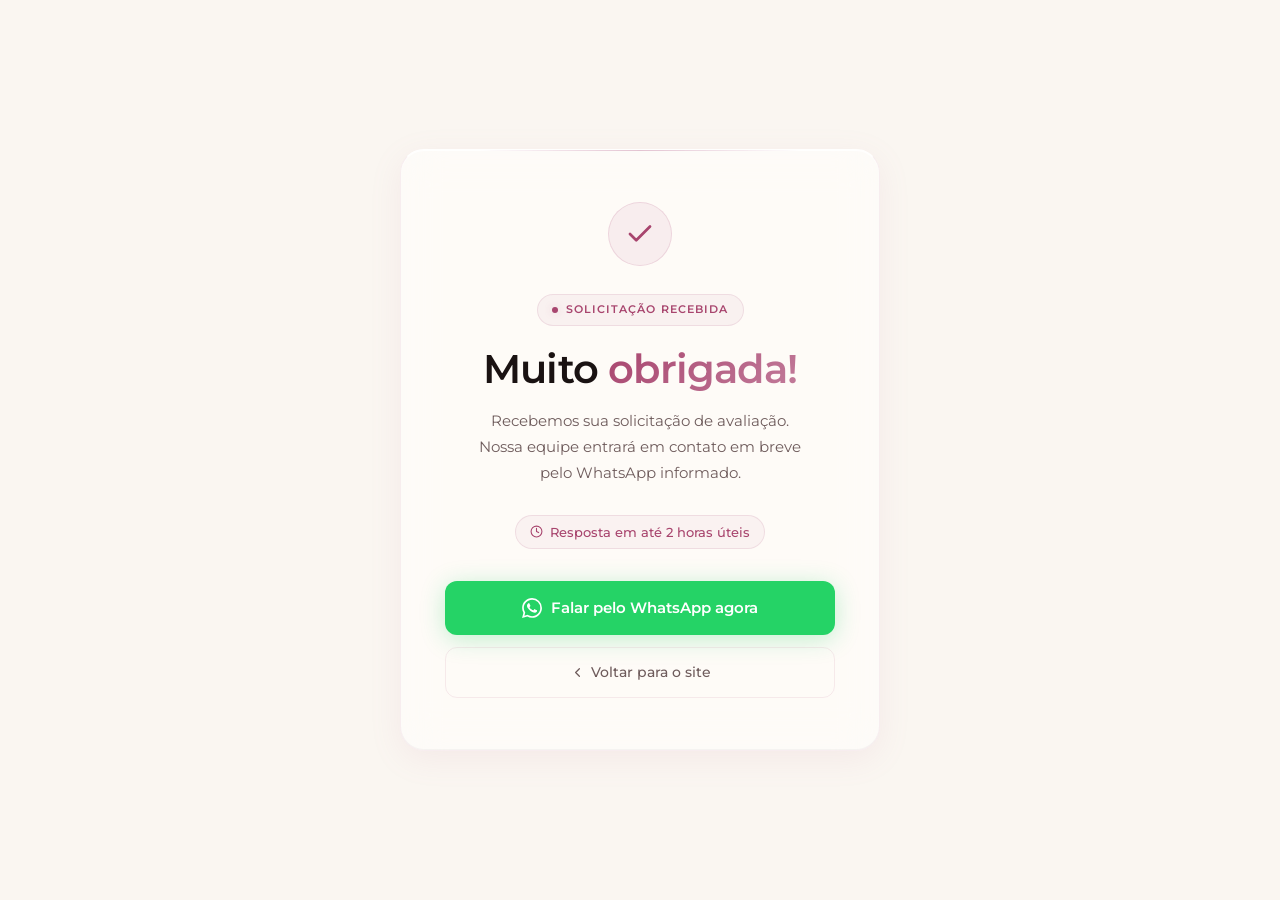
==== obrigado.html @ b04f6d08 "Add files via upload" ====
<!DOCTYPE html>
<html lang="pt-BR" data-theme="light">
<head>
  <!-- Google Tag Manager -->
  <script>(function(w,d,s,l,i){w[l]=w[l]||[];w[l].push({'gtm.start':
  new Date().getTime(),event:'gtm.js'});var f=d.getElementsByTagName(s)[0],
  j=d.createElement(s),dl=l!='dataLayer'?'&l='+l:'';j.async=true;j.src=
  'https://www.googletagmanager.com/gtm.js?id='+i+dl;f.parentNode.insertBefore(j,f);
  })(window,document,'script','dataLayer','GTM-KVJVVKHN');</script>
  <!-- End Google Tag Manager -->

  <meta charset="UTF-8" />
  <meta name="viewport" content="width=device-width, initial-scale=1.0" />
  <title>Solicitação recebida – Dra. Paula Sampaio</title>
  <meta name="robots" content="noindex, nofollow" />

  <link rel="icon" type="image/svg+xml" href="data:image/svg+xml,%3Csvg xmlns='http://www.w3.org/2000/svg' viewBox='0 0 64 64'%3E%3Cdefs%3E%3ClinearGradient id='g' x1='0' y1='0' x2='1' y2='1'%3E%3Cstop offset='0%25' stop-color='%23c27b9a'/%3E%3Cstop offset='100%25' stop-color='%23dca6c0'/%3E%3C/linearGradient%3E%3C/defs%3E%3Crect width='64' height='64' rx='14' fill='%231a1212'/%3E%3Ctext x='32' y='45' text-anchor='middle' font-family='Georgia,serif' font-size='36' font-weight='700' fill='url(%23g)'%3EP%3C/text%3E%3C/svg%3E" />

  <link rel="preconnect" href="https://fonts.googleapis.com" />
  <link rel="preconnect" href="https://fonts.gstatic.com" crossorigin />
  <link href="https://fonts.googleapis.com/css2?family=Montserrat:ital,wght@0,300;0,400;0,500;0,600;0,700;0,800;1,400;1,600&display=swap" rel="stylesheet" />
  <link rel="stylesheet" href="styles.css?v=3" />

  <style>
    .ty-page {
      min-height: 100svh;
      display: flex;
      flex-direction: column;
      align-items: center;
      justify-content: center;
      padding: 40px 24px;
      background: var(--bg);
    }

    .ty-card {
      max-width: 480px;
      width: 100%;
      background: var(--glass-bg);
      backdrop-filter: blur(20px) saturate(160%);
      -webkit-backdrop-filter: blur(20px) saturate(160%);
      border: 1px solid var(--glass-border);
      border-top-color: var(--glass-border-t);
      box-shadow: var(--glass-shadow);
      border-radius: 24px;
      padding: 52px 44px;
      text-align: center;
      position: relative;
      overflow: hidden;
      animation: fadeUp .6s ease both;
    }

    .ty-card::before {
      content: '';
      position: absolute;
      top: 0; left: 50%;
      transform: translateX(-50%);
      width: 320px; height: 1px;
      background: linear-gradient(90deg, transparent, rgba(194,123,154,0.45), transparent);
    }

    .ty-check {
      width: 64px; height: 64px;
      border-radius: 50%;
      background: rgba(194,123,154,0.10);
      border: 1px solid rgba(194,123,154,0.22);
      display: flex; align-items: center; justify-content: center;
      margin: 0 auto 28px;
      animation: scalePop .5s .2s cubic-bezier(.34,1.56,.64,1) both;
    }

    .ty-check svg {
      width: 30px; height: 30px;
      color: var(--gold);
    }

    @keyframes scalePop {
      from { transform: scale(.6); opacity: 0; }
      to   { transform: scale(1);  opacity: 1; }
    }

    .ty-label {
      margin-bottom: 20px;
    }

    .ty-title {
      font-family: 'Montserrat', sans-serif;
      font-size: clamp(28px, 6vw, 40px);
      font-weight: 600;
      letter-spacing: -.02em;
      color: var(--heading);
      line-height: 1.15;
      margin-bottom: 16px;
    }

    .ty-body {
      font-size: 15px;
      color: var(--muted);
      line-height: 1.75;
      margin-bottom: 10px;
    }

    .ty-time {
      display: inline-flex;
      align-items: center;
      gap: 7px;
      font-size: 13px;
      font-weight: 500;
      color: var(--gold);
      background: rgba(194,123,154,0.08);
      border: 1px solid rgba(194,123,154,0.18);
      border-radius: 100px;
      padding: 6px 14px;
      margin: 18px 0 32px;
    }
    :root[data-theme="light"] .ty-time {
      background: rgba(194,123,154,0.07);
      border-color: rgba(194,123,154,0.18);
    }

    .ty-time svg {
      width: 13px; height: 13px;
      flex-shrink: 0;
    }

    .ty-actions {
      display: flex;
      flex-direction: column;
      gap: 12px;
    }

    .btn-whatsapp {
      display: flex;
      align-items: center;
      justify-content: center;
      gap: 9px;
      background: #25d366;
      color: #fff;
      border: none;
      border-radius: 12px;
      padding: 15px 32px;
      font-family: 'Montserrat', sans-serif;
      font-size: 15px;
      font-weight: 600;
      text-decoration: none;
      cursor: pointer;
      transition: opacity .2s, transform .15s, box-shadow .2s;
      box-shadow: 0 4px 24px rgba(37,211,102,0.28);
    }
    .btn-whatsapp:hover {
      opacity: .90;
      transform: translateY(-2px);
      box-shadow: 0 8px 36px rgba(37,211,102,0.40);
    }
    .btn-whatsapp svg { width: 20px; height: 20px; flex-shrink: 0; }

    .btn-back {
      display: flex;
      align-items: center;
      justify-content: center;
      gap: 6px;
      background: none;
      color: var(--muted);
      border: 1px solid var(--border);
      border-radius: 12px;
      padding: 13px 32px;
      font-family: 'Montserrat', sans-serif;
      font-size: 14px;
      font-weight: 500;
      text-decoration: none;
      cursor: pointer;
      transition: color .2s, border-color .2s;
    }
    .btn-back:hover {
      color: var(--heading);
      border-color: rgba(194,123,154,0.35);
    }
    .btn-back svg { width: 15px; height: 15px; flex-shrink: 0; }

    @media (max-width: 480px) {
      .ty-card { padding: 40px 24px; }
    }
  </style>
</head>
<body>
<!-- Google Tag Manager (noscript) -->
<noscript><iframe src="https://www.googletagmanager.com/ns.html?id=GTM-KVJVVKHN"
height="0" width="0" style="display:none;visibility:hidden"></iframe></noscript>
<!-- End Google Tag Manager (noscript) -->

<main class="ty-page">
  <div class="ty-card">

    <div class="ty-check" aria-hidden="true">
      <svg viewBox="0 0 24 24" fill="none" stroke="currentColor" stroke-width="2.2" stroke-linecap="round" stroke-linejoin="round">
        <polyline points="20 6 9 17 4 12"/>
      </svg>
    </div>

    <div class="ty-label">
      <span class="badge"><span class="badge-dot"></span>Solicitação recebida</span>
    </div>

    <h1 class="ty-title">Muito <span class="gold-text">obrigada!</span></h1>

    <p class="ty-body">
      Recebemos sua solicitação de avaliação.<br>
      Nossa equipe entrará em contato em breve<br>pelo WhatsApp informado.
    </p>

    <span class="ty-time">
      <svg viewBox="0 0 24 24" fill="none" stroke="currentColor" stroke-width="2" stroke-linecap="round" stroke-linejoin="round">
        <circle cx="12" cy="12" r="10"/><polyline points="12 6 12 12 16 14"/>
      </svg>
      Resposta em até 2 horas úteis
    </span>

    <div class="ty-actions">
      <a href="https://wa.me/5544998400615" target="_blank" rel="noopener noreferrer" class="btn-whatsapp">
        <svg viewBox="0 0 24 24" fill="currentColor" xmlns="http://www.w3.org/2000/svg">
          <path d="M17.472 14.382c-.297-.149-1.758-.867-2.03-.967-.273-.099-.471-.148-.67.15-.197.297-.767.966-.94 1.164-.173.199-.347.223-.644.075-.297-.15-1.255-.463-2.39-1.475-.883-.788-1.48-1.761-1.653-2.059-.173-.297-.018-.458.13-.606.134-.133.298-.347.446-.52.149-.174.198-.298.298-.497.099-.198.05-.371-.025-.52-.075-.149-.669-1.612-.916-2.207-.242-.579-.487-.5-.669-.51-.173-.008-.371-.01-.57-.01-.198 0-.52.074-.792.372-.272.297-1.04 1.016-1.04 2.479 0 1.462 1.065 2.875 1.213 3.074.149.198 2.096 3.2 5.077 4.487.709.306 1.262.489 1.694.625.712.227 1.36.195 1.871.118.571-.085 1.758-.719 2.006-1.413.248-.694.248-1.289.173-1.413-.074-.124-.272-.198-.57-.347m-5.421 7.403h-.004a9.87 9.87 0 01-5.031-1.378l-.361-.214-3.741.982.998-3.648-.235-.374a9.86 9.86 0 01-1.51-5.26c.001-5.45 4.436-9.884 9.888-9.884 2.64 0 5.122 1.03 6.988 2.898a9.825 9.825 0 012.893 6.994c-.003 5.45-4.437 9.884-9.885 9.884m8.413-18.297A11.815 11.815 0 0012.05 0C5.495 0 .16 5.335.157 11.892c0 2.096.547 4.142 1.588 5.945L.057 24l6.305-1.654a11.882 11.882 0 005.683 1.448h.005c6.554 0 11.89-5.335 11.893-11.893a11.821 11.821 0 00-3.48-8.413z"/>
        </svg>
        Falar pelo WhatsApp agora
      </a>

      <a href="./" class="btn-back">
        <svg viewBox="0 0 24 24" fill="none" stroke="currentColor" stroke-width="2" stroke-linecap="round" stroke-linejoin="round">
          <polyline points="15 18 9 12 15 6"/>
        </svg>
        Voltar para o site
      </a>
    </div>

  </div>
</main>

<script>
  const saved = localStorage.getItem('paula-theme') || 'light';
  document.documentElement.setAttribute('data-theme', saved);
</script>

</body>
</html>
---- styles.css ----
/* =============================================
   Dra. Paula Sampaio – Lipocriomodelação Recife
   Premium Aesthetic Clinic Stylesheet
   ============================================= */

/* ── RESET ── */
*, *::before, *::after {
  box-sizing: border-box;
  margin: 0;
  padding: 0;
}

/* ── DARK MODE (default) ── */
:root {
  --bg:               #1a1212;
  --surface:          #211616;
  --card:             #2c2020;
  --border:           rgba(255,255,255,0.07);
  --gold:             #d292ae;
  --gold-light:       #f2d2e0;
  --gold-glow:        rgba(194,123,154,0.30);
  --accent:           #d292ae;
  --btn:              #b25c84;
  --btn-hover:        #9f5074;
  --text:             #e6d7dc;
  --muted:            #b596a1;
  --heading:          #fbf4f7;
  --nav-bg:           rgba(26,18,18,0.72);
  --nav-bg-scrolled:  rgba(26,18,18,0.93);
  --nav-border:       rgba(194,123,154,0.10);
  --nav-border-scroll:rgba(194,123,154,0.16);

  --glass-bg:         rgba(255,255,255,0.03);
  --glass-border:     rgba(255,255,255,0.07);
  --glass-border-t:   rgba(255,255,255,0.12);
  --glass-shadow:     0 1px 0 rgba(255,255,255,0.04) inset,
                      0 -1px 0 rgba(0,0,0,0.25) inset,
                      0 8px 32px rgba(0,0,0,0.40);

  --input-bg:         rgba(255,255,255,0.04);
  --input-border:     rgba(255,255,255,0.10);
  --input-focus:      rgba(194,123,154,0.42);

  --shadow-btn:       0 4px 28px rgba(194,123,154,0.26);
  --shadow-btn-hover: 0 8px 48px rgba(194,123,154,0.42);

  --scrollbar-thumb:  #4a3540;
  --modal-bg:         rgba(0,0,0,0.75);
}

/* ── LIGHT MODE ── */
:root[data-theme="light"] {
  --bg:               #faf6f1;
  --surface:          #f1eae1;
  --card:             #ffffff;
  --border:           rgba(194,123,154,0.14);
  --gold:             #a8456e;
  --gold-light:       #c27b9a;
  --gold-glow:        rgba(168,69,110,0.22);
  --accent:           #a8456e;
  --btn:              #b25c84;
  --btn-hover:        #9f5074;
  --text:             #4a3d3d;
  --muted:            #6f5c5c;
  --heading:          #1a1212;
  --nav-bg:           rgba(250,246,241,0.55);
  --nav-bg-scrolled:  rgba(250,246,241,0.92);
  --nav-border:       rgba(194,123,154,0.08);
  --nav-border-scroll:rgba(194,123,154,0.18);

  --glass-bg:         rgba(255,255,255,0.55);
  --glass-border:     rgba(194,123,154,0.10);
  --glass-border-t:   rgba(255,255,255,0.85);
  --glass-shadow:     0 1px 0 rgba(255,255,255,0.85) inset,
                      0 -1px 0 rgba(0,0,0,0.03) inset,
                      0 8px 32px rgba(194,123,154,0.10);

  --input-bg:         rgba(194,123,154,0.05);
  --input-border:     rgba(194,123,154,0.16);
  --input-focus:      rgba(194,123,154,0.25);

  --shadow-btn:       0 4px 24px rgba(194,123,154,0.28);
  --shadow-btn-hover: 0 8px 40px rgba(194,123,154,0.40);

  --scrollbar-thumb:  #e5cad7;
  --modal-bg:         rgba(0,0,0,0.45);
}

/* ── BASE ── */
html { scroll-behavior: smooth; overflow-x: hidden; }

body {
  background: var(--bg);
  color: var(--text);
  font-family: 'Montserrat', sans-serif;
  font-size: 16px;
  line-height: 1.6;
  -webkit-font-smoothing: antialiased;
  transition: background .35s, color .35s;
  overflow-x: hidden;
}

/* ── SCROLLBAR ── */
::-webkit-scrollbar { width: 5px; height: 5px; }
::-webkit-scrollbar-button { display: none; width: 0; height: 0; }
::-webkit-scrollbar-track { background: var(--bg); }
::-webkit-scrollbar-thumb { background: var(--scrollbar-thumb); border-radius: 3px; }

/* ── UTILITIES ── */
.container { max-width: 1160px; margin: 0 auto; padding: 0 24px; }

.badge {
  display: inline-flex; align-items: center; gap: 8px;
  background: rgba(194,123,154,0.10); border: 1px solid rgba(194,123,154,0.22);
  color: var(--gold-light); font-size: 11px; font-weight: 600;
  letter-spacing: .10em; text-transform: uppercase;
  padding: 6px 14px; border-radius: 100px;
}
:root[data-theme="light"] .badge { color: var(--gold); background: rgba(194,123,154,0.08); border-color: rgba(194,123,154,0.18); }

.badge-dot {
  width: 6px; height: 6px; border-radius: 50%;
  background: var(--gold); box-shadow: 0 0 8px var(--gold-glow);
  animation: pulse-dot 2.4s ease-in-out infinite;
}

@keyframes pulse-dot {
  0%, 100% { box-shadow: 0 0 6px var(--gold-glow); opacity: 1; }
  50%      { box-shadow: 0 0 16px var(--gold-glow), 0 0 28px rgba(194,123,154,0.28); opacity: .75; }
}

.gold-text {
  background: linear-gradient(135deg, var(--gold) 0%, var(--gold-light) 100%);
  -webkit-background-clip: text; -webkit-text-fill-color: transparent; background-clip: text;
}

.mobile-br { display: none; }

.section-label { text-align: center; margin-bottom: 18px; }

.section-title {
  text-align: center;
  font-family: 'Montserrat', sans-serif;
  font-size: clamp(30px, 5vw, 52px);
  font-weight: 600; letter-spacing: -.02em;
  color: var(--heading); line-height: 1.15;
}

.section-sub {
  text-align: center; color: var(--muted);
  font-size: 16px; line-height: 1.75;
  margin-top: 14px; max-width: 520px;
  margin-left: auto; margin-right: auto;
}

/* ── NAV ── */
nav {
  position: fixed; top: 0; left: 0; right: 0; z-index: 200;
  padding: 20px 0;
  background: transparent;
  border-bottom: 1px solid transparent;
  backdrop-filter: none;
  -webkit-backdrop-filter: none;
  transition: background .35s, border-color .35s, box-shadow .35s, padding .25s, backdrop-filter .35s;
}
nav.scrolled {
  background: var(--nav-bg-scrolled);
  border-color: var(--nav-border-scroll);
  box-shadow: 0 4px 24px rgba(0,0,0,0.15);
  backdrop-filter: blur(24px) saturate(160%);
  -webkit-backdrop-filter: blur(24px) saturate(160%);
  padding: 10px 0;
}

.nav-inner {
  display: grid;
  grid-template-columns: 1fr auto 1fr;
  align-items: center; gap: 16px;
}

.logo {
  font-family: 'Montserrat', sans-serif;
  font-size: 24px; font-weight: 600; letter-spacing: -.02em;
  color: var(--heading); text-decoration: none;
}
.logo span { color: var(--gold); }

.nav-links {
  display: flex; align-items: center; gap: 32px;
  list-style: none; justify-content: center;
  opacity: 1; visibility: visible;
  transition: opacity .35s ease, visibility .35s ease;
}
.nav-links a {
  color: var(--muted); text-decoration: none;
  font-size: 14px; font-weight: 450;
  transition: color .2s; position: relative;
}
.nav-links a::after {
  content: ''; position: absolute;
  bottom: -4px; left: 0; right: 0; height: 1px;
  background: var(--gold); transform: scaleX(0);
  transition: transform .22s;
}
.nav-links a:hover { color: var(--heading); }
.nav-links a:hover::after { transform: scaleX(1); }

.nav-right { display: flex; align-items: center; gap: 12px; justify-content: flex-end; }

.nav-cta {
  background: var(--btn); color: #fff; border: none; border-radius: 10px;
  padding: 10px 22px; font-size: 14px; font-weight: 600; cursor: pointer;
  text-decoration: none; transition: opacity .2s, transform .15s, box-shadow .2s;
  box-shadow: var(--shadow-btn);
}
.nav-cta:hover { background: var(--btn-hover); transform: translateY(-1px); box-shadow: var(--shadow-btn-hover); }

/* ── THEME TOGGLE ── */
.theme-toggle {
  background: var(--card); border: 1px solid var(--border);
  border-radius: 8px; padding: 8px; cursor: pointer;
  display: flex; align-items: center; justify-content: center;
  color: var(--muted); transition: color .2s, border-color .2s;
}
.theme-toggle:hover { color: var(--heading); border-color: rgba(194,123,154,0.40); }
.theme-toggle svg { width: 16px; height: 16px; display: block; }
[data-theme="dark"] .icon-moon { display: none; }
[data-theme="light"] .icon-sun { display: none; }

/* ── HAMBURGER ── */
.hamburger {
  display: none; background: transparent; border: none; cursor: pointer;
  flex-direction: column; justify-content: center; gap: 5px;
  padding: 6px; border-radius: 8px;
}
.hamburger span {
  width: 22px; height: 2px; background: var(--heading);
  border-radius: 2px; display: block;
  transition: transform .25s ease, opacity .2s ease;
}
.hamburger.open span:nth-child(1) { transform: translateY(7px) rotate(45deg); }
.hamburger.open span:nth-child(2) { opacity: 0; transform: scaleX(0); }
.hamburger.open span:nth-child(3) { transform: translateY(-7px) rotate(-45deg); }

@media (max-width: 600px) {
  .nav-inner {
    grid-template-columns: 1fr auto;
    gap: 0;
  }
  .nav-links { display: none; }
  .nav-right {
    display: flex; align-items: center; gap: 8px;
  }
  .nav-cta { display: none; }
  .hamburger { display: flex; }
  .theme-toggle { padding: 7px; }
}

/* ── MOBILE MENU ── */
.mobile-menu {
  position: fixed; inset: 0; z-index: 150;
  background: var(--bg);
  padding: 90px 32px 48px;
  display: flex; flex-direction: column;
  transform: translateX(100%);
  transition: transform .32s cubic-bezier(.4,0,.2,1);
  overflow-y: auto;
}
.mobile-menu.open { transform: translateX(0); }
.mobile-nav-links { list-style: none; display: flex; flex-direction: column; gap: 0; flex: 1; }
.mobile-nav-links li a {
  display: block; padding: 18px 0;
  font-size: 28px; font-weight: 700; letter-spacing: -.03em;
  color: var(--heading); text-decoration: none;
  border-bottom: 1px solid var(--border); transition: color .2s;
}
.mobile-nav-links li a:hover { color: var(--gold); }
.mobile-cta {
  margin-top: 40px; background: var(--btn); color: #fff;
  text-align: center; border-radius: 14px; padding: 18px;
  font-size: 16px; font-weight: 700; text-decoration: none;
  display: block; box-shadow: var(--shadow-btn);
}
.mobile-theme-row {
  display: flex; align-items: center; justify-content: space-between;
  margin-top: 24px; padding-top: 24px; border-top: 1px solid var(--border);
  font-size: 14px; color: var(--muted);
}

/* ══════════════════════════════════════════════
   HERO – Full-screen background image
   ══════════════════════════════════════════════ */
.hero {
  min-height: 88vh; display: flex; flex-direction: column;
  align-items: flex-start; justify-content: flex-end; text-align: left;
  padding: 120px 8% 110px;
  position: relative;
}

.hero-bg-wrap {
  position: absolute; inset: 0;
  overflow: hidden;
}

.hero-bg-img {
  position: absolute; inset: 0; z-index: 0;
  background: url('assets/hero-bg.png') 50% 15%/cover no-repeat;
  transform: scale(1.05);
  animation: heroZoom 20s ease-in-out infinite alternate;
}
@keyframes heroZoom {
  0%   { transform: scale(1.05); }
  100% { transform: scale(1.12); }
}

.hero-overlay {
  position: absolute; inset: 0; z-index: 1;
  background: linear-gradient(
    180deg,
    rgba(14,12,10,0.20) 0%,
    rgba(14,12,10,0.45) 45%,
    rgba(14,12,10,0.82) 100%
  );
}
:root[data-theme="light"] .hero-overlay {
  background: linear-gradient(
    180deg,
    rgba(250,246,241,0.38) 0%,
    rgba(250,246,241,0.58) 40%,
    rgba(250,246,241,0.92) 100%
  );
}

.hero-content { position: relative; z-index: 2; max-width: 560px; }

.hero h1 {
  font-family: 'Montserrat', sans-serif;
  font-size: clamp(36px, 6vw, 72px);
  font-weight: 700; letter-spacing: -.03em;
  line-height: 1.04; color: var(--heading);
  text-wrap: balance;
}
.hero h1 .gold-text {
  font-style: italic;
  font-weight: 700;
  position: relative;
}
/* traço rosa sutil sob a palavra em destaque */
.hero h1 .gold-text::after {
  content: '';
  position: absolute;
  left: .02em; right: .08em; bottom: -.06em;
  height: 3px; border-radius: 3px;
  background: linear-gradient(90deg, var(--gold), var(--gold-light));
  opacity: .55;
}

.hero-sub {
  margin-top: 14px; max-width: 420px; margin-left: 0;
  color: var(--muted); font-size: 16px; line-height: 1.6;
}
:root[data-theme="dark"] .hero-sub { color: rgba(244,241,236,0.65); }

.hero-actions {
  display: flex; gap: 10px; margin-top: 24px;
  flex-wrap: wrap; justify-content: flex-start;
}

/* ── BUTTONS ── */
.btn-primary {
  background: var(--btn); color: #fff; border: none; border-radius: 12px;
  padding: 15px 32px; font-size: 15px; font-weight: 600; cursor: pointer;
  text-decoration: none; position: relative; overflow: hidden;
  transition: opacity .2s, transform .15s, box-shadow .2s;
  box-shadow: var(--shadow-btn);
  font-family: 'Montserrat', sans-serif;
}
.btn-primary::after {
  content: ''; position: absolute; inset: 0;
  background: linear-gradient(105deg, transparent 35%, rgba(255,255,255,.18) 50%, transparent 65%);
  transform: translateX(-120%); transition: transform .55s ease;
}
.btn-primary:hover::after { transform: translateX(120%); }
.btn-primary:hover { background: var(--btn-hover); transform: translateY(-2px); box-shadow: var(--shadow-btn-hover); }

.btn-ghost {
  background: rgba(255,255,255,0.06); color: #fff;
  border: 1px solid rgba(255,255,255,0.15);
  border-radius: 12px; padding: 15px 32px; font-size: 15px; font-weight: 500;
  cursor: pointer; text-decoration: none;
  transition: border-color .2s, color .2s, background .2s;
  backdrop-filter: blur(8px);
}
.btn-ghost:hover { border-color: rgba(194,123,154,0.50); color: var(--gold-light); background: rgba(194,123,154,0.08); }
:root[data-theme="light"] .btn-ghost { background: rgba(0,0,0,0.04); color: var(--heading); border-color: rgba(194,123,154,0.18); }
:root[data-theme="light"] .btn-ghost:hover { border-color: rgba(194,123,154,0.40); color: var(--gold); }

/* ══════════════════════════════════════════════
   BEFORE & AFTER RESULTS
   ══════════════════════════════════════════════ */
.results-section {
  padding: 100px 0; position: relative; z-index: 2;
  background: var(--bg);
  border-radius: 40px 40px 0 0;
  margin-top: -44px;
}

.ba-grid {
  display: grid; grid-template-columns: repeat(3, 1fr);
  gap: 24px; margin-top: 56px;
}

.ba-card {
  background: var(--glass-bg);
  backdrop-filter: blur(20px) saturate(160%);
  -webkit-backdrop-filter: blur(20px) saturate(160%);
  border: 1px solid var(--glass-border);
  border-top-color: var(--glass-border-t);
  box-shadow: var(--glass-shadow);
  border-radius: 20px; overflow: hidden;
  transition: border-color .3s, transform .3s, box-shadow .3s;
}
.ba-card:hover {
  border-color: rgba(194,123,154,0.28);
  transform: translateY(-6px);
  box-shadow: var(--glass-shadow), 0 20px 60px rgba(0,0,0,0.15);
}

.ba-image-wrap {
  width: 100%; aspect-ratio: 4/3; overflow: hidden;
  position: relative;
}
.ba-image-wrap img {
  width: 100%; height: 100%; object-fit: cover;
  transition: transform .5s ease;
}
.ba-card:hover .ba-image-wrap img { transform: scale(1.05); }

/* selos Antes / Depois sobre a imagem */
.ba-label {
  position: absolute; bottom: 14px; z-index: 2;
  font-family: 'Montserrat', sans-serif;
  font-size: 10px; font-weight: 700; letter-spacing: .14em;
  text-transform: uppercase; line-height: 1;
  padding: 6px 14px; border-radius: 100px;
  color: #fff; pointer-events: none;
  box-shadow: 0 4px 14px rgba(0,0,0,0.22);
}
.ba-label-before {
  left: 14px;
  background: rgba(26,18,18,0.62);
  -webkit-backdrop-filter: blur(4px); backdrop-filter: blur(4px);
}
.ba-label-after {
  right: 14px;
  background: var(--btn);
}

.ba-info { padding: 24px; }
.ba-tag {
  display: inline-block;
  background: rgba(194,123,154,0.12); color: var(--gold-light);
  font-size: 11px; font-weight: 600; letter-spacing: .08em;
  text-transform: uppercase; padding: 4px 12px; border-radius: 100px;
  margin-bottom: 10px;
}
:root[data-theme="light"] .ba-tag { color: var(--gold); background: rgba(194,123,154,0.10); }
.ba-info p { font-size: 14px; color: var(--muted); line-height: 1.65; }

/* ══════════════════════════════════════════════
   VIDEO RESULTS
   ══════════════════════════════════════════════ */
.videos-section { padding: 100px 0; position: relative; z-index: 1; }

.videos-grid {
  display: grid; grid-template-columns: repeat(3, 1fr);
  gap: 24px; margin-top: 56px;
}

.video-card {
  background: var(--glass-bg);
  backdrop-filter: blur(20px) saturate(160%);
  -webkit-backdrop-filter: blur(20px) saturate(160%);
  border: 1px solid var(--glass-border);
  border-top-color: var(--glass-border-t);
  box-shadow: var(--glass-shadow);
  border-radius: 20px; overflow: hidden;
  transition: border-color .3s, transform .3s, box-shadow .3s;
}
.video-card:hover {
  border-color: rgba(194,123,154,0.28);
  transform: translateY(-6px);
  box-shadow: var(--glass-shadow), 0 20px 60px rgba(0,0,0,0.15);
}

.video-placeholder {
  width: 100%; aspect-ratio: 16/9;
  background: linear-gradient(135deg, rgba(194,123,154,0.08) 0%, rgba(194,123,154,0.02) 100%);
  display: flex; align-items: center; justify-content: center;
  position: relative; cursor: pointer;
  border-bottom: 1px solid var(--glass-border);
}
:root[data-theme="light"] .video-placeholder {
  background: linear-gradient(135deg, rgba(194,123,154,0.07) 0%, rgba(194,123,154,0.01) 100%);
}

.play-btn {
  width: 56px; height: 56px; border-radius: 50%;
  background: rgba(194,123,154,0.14); border: 1px solid rgba(194,123,154,0.28);
  display: flex; align-items: center; justify-content: center;
  color: var(--gold-light);
  transition: background .25s, transform .25s, box-shadow .25s;
}
.play-btn svg { width: 22px; height: 22px; margin-left: 3px; }
.video-card:hover .play-btn {
  background: var(--btn); color: #fff;
  transform: scale(1.1);
  box-shadow: 0 0 32px var(--gold-glow);
}

.video-duration {
  position: absolute; bottom: 10px; right: 12px;
  background: rgba(0,0,0,0.60); color: #fff;
  font-size: 11px; font-weight: 600;
  padding: 3px 8px; border-radius: 6px;
  backdrop-filter: blur(8px);
}

.video-info { padding: 24px; }
.video-info h3 {
  font-size: 17px; font-weight: 600;
  color: var(--heading); margin-bottom: 8px;
}
.video-info p { font-size: 14px; color: var(--muted); line-height: 1.65; }

/* ══════════════════════════════════════════════
   CONTACT FORM
   ══════════════════════════════════════════════ */
.contact-section { padding: 100px 0; position: relative; z-index: 1; }

.contact-inner {
  display: grid; grid-template-columns: 1fr 1fr;
  gap: 56px; align-items: start;
  background: var(--glass-bg);
  backdrop-filter: blur(20px) saturate(160%);
  -webkit-backdrop-filter: blur(20px) saturate(160%);
  border: 1px solid var(--glass-border);
  border-top-color: var(--glass-border-t);
  box-shadow: var(--glass-shadow);
  border-radius: 24px; padding: 56px;
  position: relative; overflow: hidden;
}
.contact-inner::before {
  content: ''; position: absolute; top: 0; left: 50%; transform: translateX(-50%);
  width: 500px; height: 1px;
  background: linear-gradient(90deg, transparent, rgba(194,123,154,0.45), transparent);
}

.contact-title {
  font-family: 'Montserrat', sans-serif;
  font-size: clamp(26px, 4vw, 40px);
  font-weight: 600; color: var(--heading);
  line-height: 1.2; margin-bottom: 14px;
}
.contact-desc { color: var(--muted); font-size: 15px; line-height: 1.7; }

.contact-perks { margin-top: 28px; display: flex; flex-direction: column; gap: 12px; }
.perk { display: flex; align-items: center; gap: 10px; font-size: 14px; color: var(--text); }
.perk-icon {
  width: 22px; height: 22px; border-radius: 50%;
  background: rgba(194,123,154,0.12); border: 1px solid rgba(194,123,154,0.22);
  display: flex; align-items: center; justify-content: center;
  font-size: 11px; color: var(--gold); flex-shrink: 0;
}

/* Form */
.contact-form { display: flex; flex-direction: column; gap: 20px; }

.form-group { display: flex; flex-direction: column; gap: 6px; }

.form-group label {
  font-size: 13px; font-weight: 500; color: var(--text);
  letter-spacing: .01em;
}

.form-group input,
.form-group select {
  background: var(--input-bg);
  border: 1px solid var(--input-border);
  border-radius: 12px;
  padding: 14px 16px;
  font-size: 15px; color: var(--heading);
  font-family: 'Montserrat', sans-serif;
  transition: border-color .25s, box-shadow .25s;
  outline: none;
  -webkit-appearance: none;
  appearance: none;
}
.form-group input::placeholder { color: var(--muted); }
.form-group select { cursor: pointer; color: var(--muted); }
.form-group select:valid { color: var(--heading); }

.form-group input:focus,
.form-group select:focus {
  border-color: var(--gold);
  box-shadow: 0 0 0 3px var(--input-focus);
}

.form-group.error input,
.form-group.error select {
  border-color: #c0392b;
  box-shadow: 0 0 0 3px rgba(192,57,43,0.18);
}

/* Custom select arrow */
.form-group select {
  background-image: url("data:image/svg+xml,%3Csvg xmlns='http://www.w3.org/2000/svg' width='12' height='8' viewBox='0 0 12 8'%3E%3Cpath fill='%23c27b9a' d='M1.41 0L6 4.58 10.59 0 12 1.41l-6 6-6-6z'/%3E%3C/svg%3E");
  background-repeat: no-repeat;
  background-position: right 16px center;
  padding-right: 40px;
}

.btn-submit {
  width: 100%; padding: 16px;
  font-size: 16px; border-radius: 12px;
  margin-top: 4px;
  transition: opacity .2s, transform .15s, box-shadow .2s, background .3s;
}

.form-disclaimer {
  font-size: 12px; color: var(--muted); text-align: center; margin-top: -8px;
}
.form-disclaimer a { color: var(--gold); text-decoration: underline; text-underline-offset: 2px; }
.form-disclaimer a:hover { color: var(--gold-light); }

/* ══════════════════════════════════════════════
   ABOUT THE DOCTOR
   ══════════════════════════════════════════════ */
.about-section { padding: 100px 0; position: relative; z-index: 1; }

.about-inner {
  display: grid; grid-template-columns: auto 1fr;
  gap: 56px; align-items: center;
}

.about-photo {
  position: relative; width: 340px; height: 440px; flex-shrink: 0;
}
.about-photo img {
  width: 100%; height: 100%; object-fit: cover;
  border-radius: 24px;
  border: 1px solid var(--glass-border);
  box-shadow: 0 24px 80px rgba(0,0,0,0.18);
}
.about-photo-accent {
  position: absolute; top: -12px; left: -12px; right: -12px; bottom: -12px;
  border: 1px solid rgba(194,123,154,0.16);
  border-radius: 32px; pointer-events: none;
}

.about-title {
  font-family: 'Montserrat', sans-serif;
  font-size: clamp(28px, 4vw, 44px);
  font-weight: 600; color: var(--heading);
  line-height: 1.15; margin-bottom: 18px;
}

.about-text p {
  color: var(--muted); font-size: 15px; line-height: 1.75;
  margin-bottom: 14px;
}

.about-credentials {
  display: flex; gap: 32px; margin-top: 28px;
  padding-top: 28px; border-top: 1px solid var(--border);
}

.credential { text-align: center; }
.credential-num {
  font-family: 'Montserrat', sans-serif;
  font-size: 28px; font-weight: 600; color: var(--heading);
  display: block;
}
.credential-label {
  font-size: 12px; color: var(--muted); margin-top: 4px;
}

/* ══════════════════════════════════════════════
   FOOTER – Compact
   ══════════════════════════════════════════════ */
footer {
  border-top: 1px solid var(--border);
  padding: 20px 0;
  position: relative; z-index: 1;
}

.footer-inner {
  display: flex; align-items: center;
  justify-content: space-between;
  gap: 16px; flex-wrap: wrap;
}

.footer-copy {
  font-size: 13px; color: var(--muted);
}

.footer-right {
  display: flex; align-items: center; gap: 8px;
  font-size: 13px; color: var(--muted);
  flex-wrap: wrap;
}

.footer-sep { color: var(--muted); opacity: .4; user-select: none; }

.footer-link {
  color: var(--muted); text-decoration: none;
  transition: color .2s;
}
.footer-link:hover { color: var(--heading); }

.footer-dev { color: var(--muted); }

.azx-link {
  color: var(--muted); text-decoration: none;
  transition: color .2s;
}
.azx-link:hover { color: var(--gold); }

/* ══════════════════════════════════════════════
   MODALS – Terms / Privacy (LGPD)
   ══════════════════════════════════════════════ */
.modal-overlay {
  position: fixed; inset: 0; z-index: 1000;
  background: var(--modal-bg);
  backdrop-filter: blur(8px);
  -webkit-backdrop-filter: blur(8px);
  display: flex; align-items: center; justify-content: center;
  padding: 24px;
  opacity: 0; pointer-events: none;
  transition: opacity .3s ease;
}
.modal-overlay.open { opacity: 1; pointer-events: all; }

.modal-content {
  background: var(--card);
  border: 1px solid var(--border);
  border-radius: 20px;
  max-width: 640px; width: 100%;
  max-height: 80vh;
  overflow: hidden;
  padding: 40px;
  position: relative;
  display: flex;
  flex-direction: column;
  box-shadow: 0 24px 80px rgba(0,0,0,0.25);
  transform: translateY(20px);
  transition: transform .3s ease;
}
.modal-body {
  overflow-y: auto;
  overflow-x: hidden;
  margin-right: -20px;
  padding-right: 14px;
  scrollbar-width: thin;
  scrollbar-color: var(--scrollbar-thumb) transparent;
}
.modal-body::-webkit-scrollbar { width: 4px; height: 4px; }
.modal-body::-webkit-scrollbar-button,
.modal-body::-webkit-scrollbar-button:start,
.modal-body::-webkit-scrollbar-button:end,
.modal-body::-webkit-scrollbar-button:vertical:start,
.modal-body::-webkit-scrollbar-button:vertical:end {
  display: none; width: 0; height: 0;
}
.modal-body::-webkit-scrollbar-track { background: transparent; }
.modal-body::-webkit-scrollbar-thumb { background: var(--scrollbar-thumb); border-radius: 4px; }
.modal-overlay.open .modal-content { transform: translateY(0); }

.modal-close {
  position: absolute; top: 16px; right: 20px;
  background: none; border: none; cursor: pointer;
  font-size: 28px; color: var(--muted); line-height: 1;
  transition: color .2s;
}
.modal-close:hover { color: var(--heading); }

.modal-content h2 {
  font-family: 'Montserrat', sans-serif;
  font-size: 24px; font-weight: 600; color: var(--heading);
  margin-bottom: 24px; padding-right: 40px;
}

.modal-body p {
  font-size: 14px; color: var(--muted); line-height: 1.75;
  margin-bottom: 16px;
}
.modal-body p strong { color: var(--heading); font-weight: 600; }

/* ══════════════════════════════════════════════
   FAQ
   ══════════════════════════════════════════════ */
.faq-section { padding: 80px 0; position: relative; z-index: 1; }

.faq-list {
  max-width: 720px; margin: 48px auto 0;
  display: flex; flex-direction: column; gap: 0;
}

.faq-item {
  border-bottom: 1px solid var(--border);
}
.faq-item:first-child { border-top: 1px solid var(--border); }

.faq-question {
  width: 100%; display: flex; align-items: center; justify-content: space-between;
  gap: 16px; background: none; border: none; cursor: pointer;
  padding: 22px 0;
  font-family: 'Montserrat', sans-serif;
  font-size: 16px; font-weight: 500; color: var(--heading);
  text-align: left;
  transition: color .2s;
}
.faq-question:hover { color: var(--gold); }

.faq-icon {
  width: 20px; height: 20px; flex-shrink: 0;
  color: var(--muted); transition: transform .3s ease, color .2s;
}
.faq-item.open .faq-icon { transform: rotate(180deg); color: var(--gold); }
.faq-item.open .faq-question { color: var(--gold); }

.faq-answer {
  max-height: 0; overflow: hidden;
  transition: max-height .35s ease, padding .35s ease;
}
.faq-item.open .faq-answer { max-height: 200px; }

.faq-answer p {
  padding-bottom: 22px;
  font-size: 15px; color: var(--muted); line-height: 1.75;
}

/* ══════════════════════════════════════════════
   ANIMATIONS
   ══════════════════════════════════════════════ */
@keyframes fadeUp {
  from { opacity: 0; transform: translateY(30px); }
  to   { opacity: 1; transform: translateY(0); }
}
.fade-up { opacity: 0; animation: fadeUp .7s ease forwards; }
.d1 { animation-delay: .1s; }
.d2 { animation-delay: .2s; }
.d3 { animation-delay: .35s; }
.d4 { animation-delay: .5s; }

.animate-on-scroll {
  opacity: 0; transform: translateY(24px);
  transition: opacity .6s ease, transform .6s ease;
}
.animate-on-scroll.is-visible {
  opacity: 1; transform: translateY(0);
}

/* ══════════════════════════════════════════════
   RESPONSIVE: TABLET
   ══════════════════════════════════════════════ */
@media (max-width: 900px) {
  .ba-grid { grid-template-columns: 1fr 1fr; }
  .ba-card:nth-child(3) { grid-column: 1 / -1; max-width: 400px; margin: 0 auto; }
  .videos-grid { grid-template-columns: 1fr 1fr; }
  .video-card:nth-child(3) { grid-column: 1 / -1; max-width: 400px; margin: 0 auto; }
  .contact-inner { grid-template-columns: 1fr; gap: 40px; }
  .about-inner { grid-template-columns: 1fr; gap: 40px; text-align: center; }
  .about-photo { width: 280px; height: 360px; margin: 0 auto; }
  .about-credentials { justify-content: center; }
  .section-label { text-align: center !important; }
}

/* ══════════════════════════════════════════════
   RESPONSIVE: MOBILE
   ══════════════════════════════════════════════ */
@media (max-width: 600px) {
  .mobile-br { display: block; }
  .hero { padding: 100px 20px 56px; min-height: 82svh; align-items: center; text-align: center; }
  .hero-sub { margin-left: auto; margin-right: auto; }
  .hero-actions { justify-content: center; }
  .hero-bg-img { background-position: 50% 8%; }
  .results-section { border-radius: 24px 24px 0 0; margin-top: -28px; }
  .hero h1 { font-size: clamp(26px, 8vw, 38px); line-height: 1.06; letter-spacing: -.025em; }
  .hero-sub { font-size: 13px; line-height: 1.55; margin-top: 10px; }
  .hero-actions { margin-top: 20px; flex-direction: column; gap: 8px; align-items: stretch; width: 100%; max-width: 320px; margin-left: auto; margin-right: auto; }
  .hero-actions .btn-primary,
  .hero-actions .btn-ghost { justify-content: center; padding: 14px 20px; font-size: 14px; }

  .results-section,
  .videos-section,
  .contact-section,
  .about-section { padding: 60px 0; }

  .ba-grid { grid-template-columns: 1fr; margin-top: 36px; }
  .ba-card:nth-child(3) { max-width: none; }
  .ba-info { padding: 18px; }

  .videos-grid { grid-template-columns: 1fr; margin-top: 36px; }
  .video-card:nth-child(3) { max-width: none; }
  .video-info { padding: 18px; }

  .contact-inner { padding: 28px 20px; gap: 32px; }
  .contact-title { font-size: 24px; }

  .about-inner { gap: 32px; }
  .about-photo { width: 240px; height: 300px; }
  .about-credentials { flex-wrap: wrap; gap: 20px; }

  .section-title { font-size: 26px; }
  .section-sub { font-size: 14px; }

  .footer-inner { flex-direction: column; text-align: center; gap: 10px; }
  .footer-right { justify-content: center; }

  .modal-content { padding: 28px 20px; }
  .modal-content h2 { font-size: 20px; }

  .btn-primary, .btn-ghost { padding: 13px 24px; font-size: 14px; }
}

@media (max-width: 360px) {
  .hero h1 { font-size: 28px; }
  .btn-primary, .btn-ghost { padding: 12px 20px; font-size: 13px; }
  .about-photo { width: 200px; height: 260px; }
}

/* ══════════════════════════════════════════════
   FALLBACK: backdrop-filter não suportado
   (Firefox Linux sem aceleração de hardware)
   ══════════════════════════════════════════════ */
@supports not (backdrop-filter: blur(1px)) {
  .ba-card,
  .video-card {
    background: var(--card);
    border-color: var(--border);
  }
  .contact-inner {
    background: var(--surface);
    border-color: var(--border);
  }
  nav.scrolled {
    background: var(--nav-bg-scrolled);
  }
  .modal-overlay {
    background: rgba(0, 0, 0, 0.82);
  }
}

/* ══════════════════════════════════════════════
   ACESSIBILIDADE: animações reduzidas
   (GNOME/KDE com animações desligadas propagam
   prefers-reduced-motion ao browser, travando
   elementos .fade-up em opacity:0)
   ══════════════════════════════════════════════ */
@media (prefers-reduced-motion: reduce) {
  .fade-up {
    opacity: 1;
    animation: none;
  }
  .animate-on-scroll {
    opacity: 1;
    transform: none;
    transition: none;
  }
  .hero-bg-img {
    animation: none;
    transform: scale(1.05);
  }
  .badge-dot {
    animation: none;
  }
}
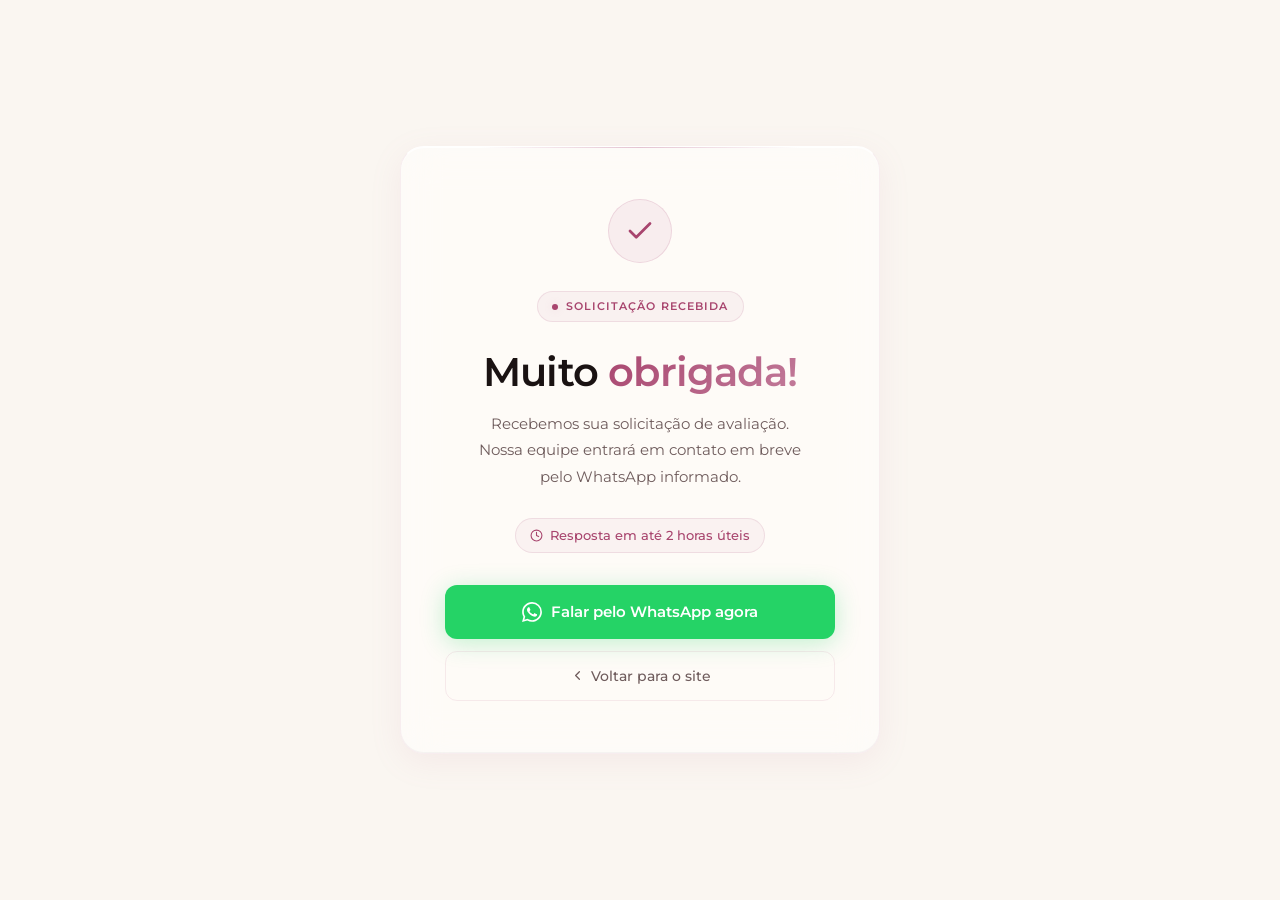
==== commit 40f0eaae: "Add files via upload" ====
--- a/obrigado.html
+++ b/obrigado.html
@@ -19,9 +19,82 @@
   <link rel="preconnect" href="https://fonts.googleapis.com" />
   <link rel="preconnect" href="https://fonts.gstatic.com" crossorigin />
   <link href="https://fonts.googleapis.com/css2?family=Montserrat:ital,wght@0,300;0,400;0,500;0,600;0,700;0,800;1,400;1,600&display=swap" rel="stylesheet" />
-  <link rel="stylesheet" href="styles.css?v=3" />
 
   <style>
+    /* ── Tokens (autossuficiente — não depende de styles.css) ── */
+    :root {
+      --bg: #1a1212;
+      --border: rgba(255,255,255,0.07);
+      --gold: #d292ae;
+      --gold-light: #f2d2e0;
+      --gold-glow: rgba(194,123,154,0.30);
+      --text: #e6d7dc;
+      --muted: #b596a1;
+      --heading: #fbf4f7;
+      --glass-bg: rgba(255,255,255,0.03);
+      --glass-border: rgba(255,255,255,0.07);
+      --glass-border-t: rgba(255,255,255,0.12);
+      --glass-shadow: 0 1px 0 rgba(255,255,255,0.04) inset,
+                      0 -1px 0 rgba(0,0,0,0.25) inset,
+                      0 8px 32px rgba(0,0,0,0.40);
+    }
+    :root[data-theme="light"] {
+      --bg: #faf6f1;
+      --border: rgba(194,123,154,0.14);
+      --gold: #a8456e;
+      --gold-light: #c27b9a;
+      --gold-glow: rgba(194,123,154,0.20);
+      --text: #4a3d3d;
+      --muted: #6f5c5c;
+      --heading: #1a1212;
+      --glass-bg: rgba(255,255,255,0.55);
+      --glass-border: rgba(194,123,154,0.10);
+      --glass-border-t: rgba(255,255,255,0.85);
+      --glass-shadow: 0 1px 0 rgba(255,255,255,0.85) inset,
+                      0 -1px 0 rgba(0,0,0,0.03) inset,
+                      0 8px 32px rgba(194,123,154,0.10);
+    }
+
+    * { box-sizing: border-box; }
+    body {
+      margin: 0;
+      background: var(--bg);
+      color: var(--text);
+      font-family: 'Montserrat', sans-serif;
+      font-size: 16px;
+      line-height: 1.6;
+      -webkit-font-smoothing: antialiased;
+    }
+
+    .badge {
+      display: inline-flex; align-items: center; gap: 8px;
+      background: rgba(194,123,154,0.10); border: 1px solid rgba(194,123,154,0.22);
+      color: var(--gold-light); font-size: 11px; font-weight: 600;
+      letter-spacing: .10em; text-transform: uppercase;
+      padding: 6px 14px; border-radius: 100px;
+    }
+    :root[data-theme="light"] .badge { color: var(--gold); background: rgba(194,123,154,0.08); border-color: rgba(194,123,154,0.18); }
+
+    .badge-dot {
+      width: 6px; height: 6px; border-radius: 50%;
+      background: var(--gold); box-shadow: 0 0 8px var(--gold-glow);
+      animation: pulse-dot 2.4s ease-in-out infinite;
+    }
+    @keyframes pulse-dot {
+      0%, 100% { box-shadow: 0 0 6px var(--gold-glow); opacity: 1; }
+      50%      { box-shadow: 0 0 16px var(--gold-glow), 0 0 28px rgba(194,123,154,0.28); opacity: .75; }
+    }
+
+    .gold-text {
+      background: linear-gradient(135deg, var(--gold) 0%, var(--gold-light) 100%);
+      -webkit-background-clip: text; -webkit-text-fill-color: transparent; background-clip: text;
+    }
+
+    @keyframes fadeUp {
+      from { opacity: 0; transform: translateY(30px); }
+      to   { opacity: 1; transform: translateY(0); }
+    }
+
     .ty-page {
       min-height: 100svh;
       display: flex;
@@ -215,7 +288,7 @@
     </span>
 
     <div class="ty-actions">
-      <a href="https://wa.me/5544998400615" target="_blank" rel="noopener noreferrer" class="btn-whatsapp">
+      <a href="https://wa.me/5581984189029?text=Oi!%20Vim%20pelo%20site%2C%20quero%20saber%20mais%20%F0%9F%98%8A" target="_blank" rel="noopener noreferrer" class="btn-whatsapp">
         <svg viewBox="0 0 24 24" fill="currentColor" xmlns="http://www.w3.org/2000/svg">
           <path d="M17.472 14.382c-.297-.149-1.758-.867-2.03-.967-.273-.099-.471-.148-.67.15-.197.297-.767.966-.94 1.164-.173.199-.347.223-.644.075-.297-.15-1.255-.463-2.39-1.475-.883-.788-1.48-1.761-1.653-2.059-.173-.297-.018-.458.13-.606.134-.133.298-.347.446-.52.149-.174.198-.298.298-.497.099-.198.05-.371-.025-.52-.075-.149-.669-1.612-.916-2.207-.242-.579-.487-.5-.669-.51-.173-.008-.371-.01-.57-.01-.198 0-.52.074-.792.372-.272.297-1.04 1.016-1.04 2.479 0 1.462 1.065 2.875 1.213 3.074.149.198 2.096 3.2 5.077 4.487.709.306 1.262.489 1.694.625.712.227 1.36.195 1.871.118.571-.085 1.758-.719 2.006-1.413.248-.694.248-1.289.173-1.413-.074-.124-.272-.198-.57-.347m-5.421 7.403h-.004a9.87 9.87 0 01-5.031-1.378l-.361-.214-3.741.982.998-3.648-.235-.374a9.86 9.86 0 01-1.51-5.26c.001-5.45 4.436-9.884 9.888-9.884 2.64 0 5.122 1.03 6.988 2.898a9.825 9.825 0 012.893 6.994c-.003 5.45-4.437 9.884-9.885 9.884m8.413-18.297A11.815 11.815 0 0012.05 0C5.495 0 .16 5.335.157 11.892c0 2.096.547 4.142 1.588 5.945L.057 24l6.305-1.654a11.882 11.882 0 005.683 1.448h.005c6.554 0 11.89-5.335 11.893-11.893a11.821 11.821 0 00-3.48-8.413z"/>
         </svg>
